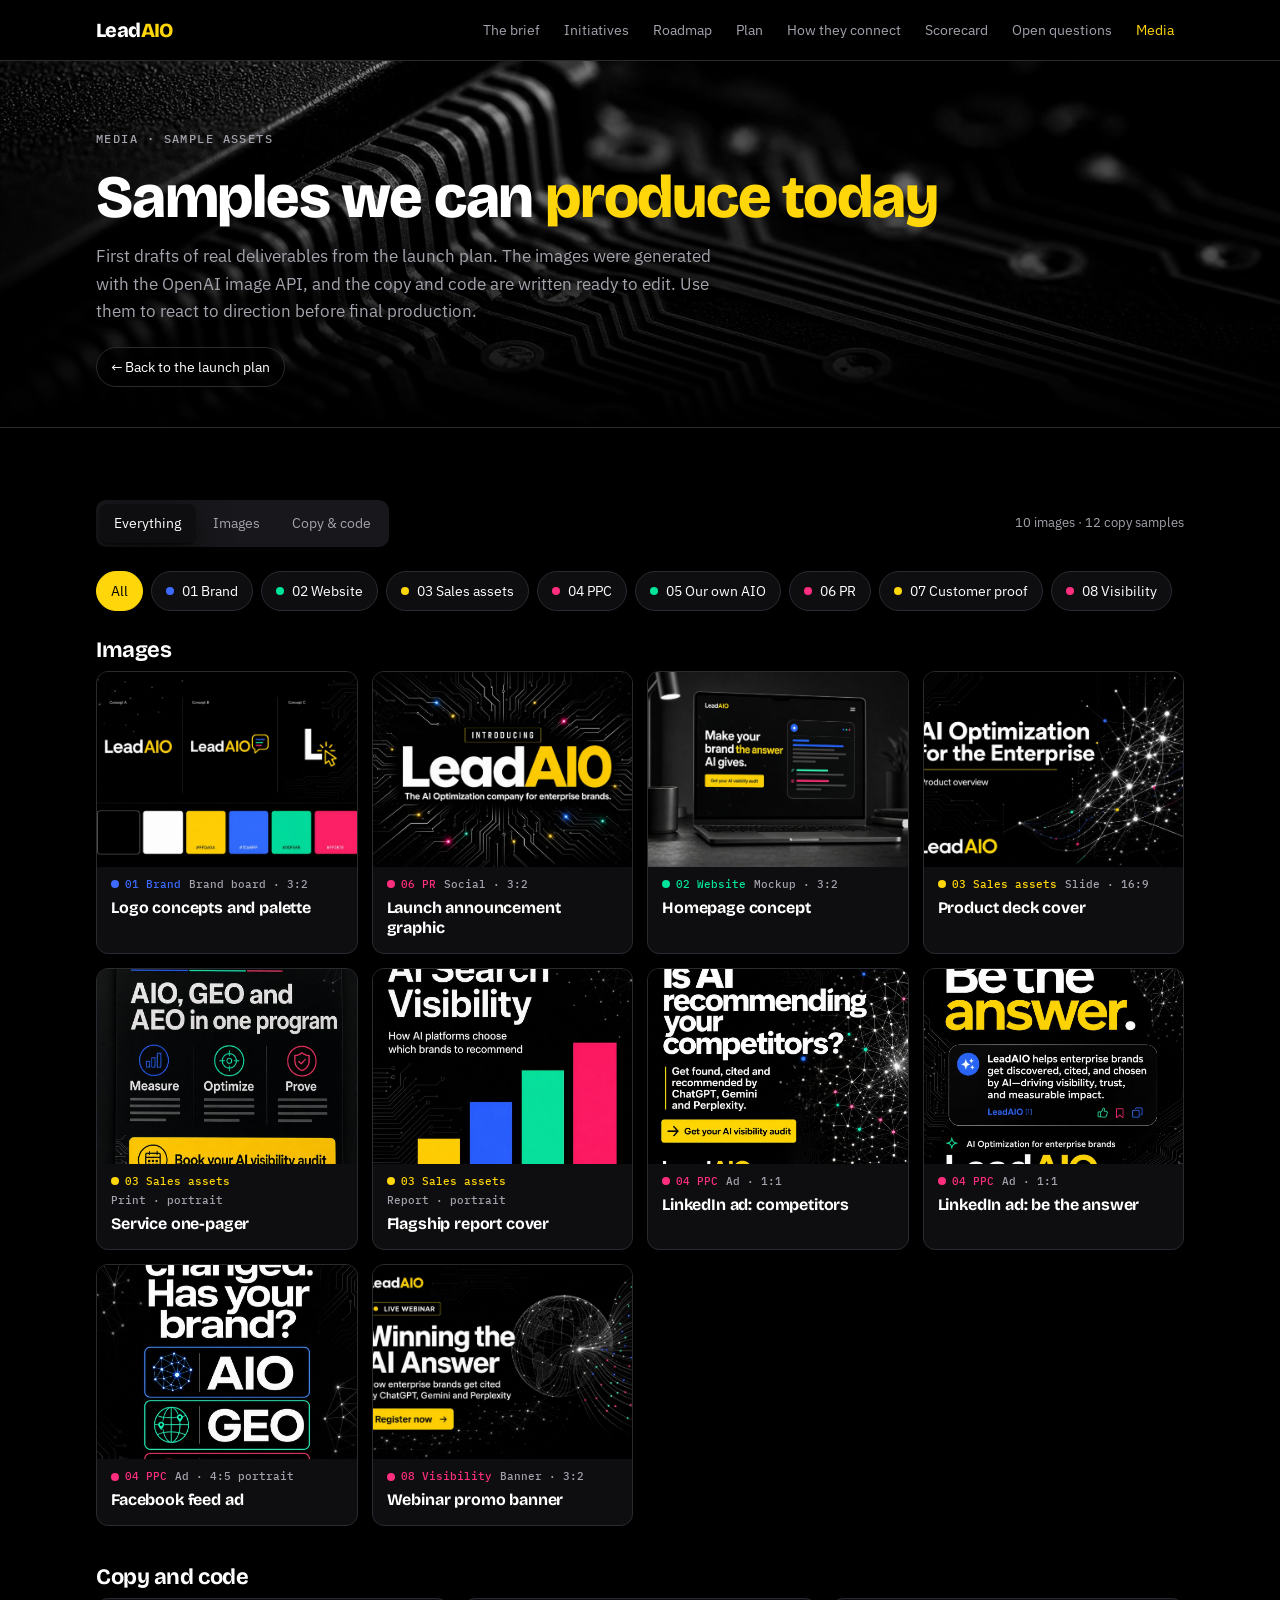
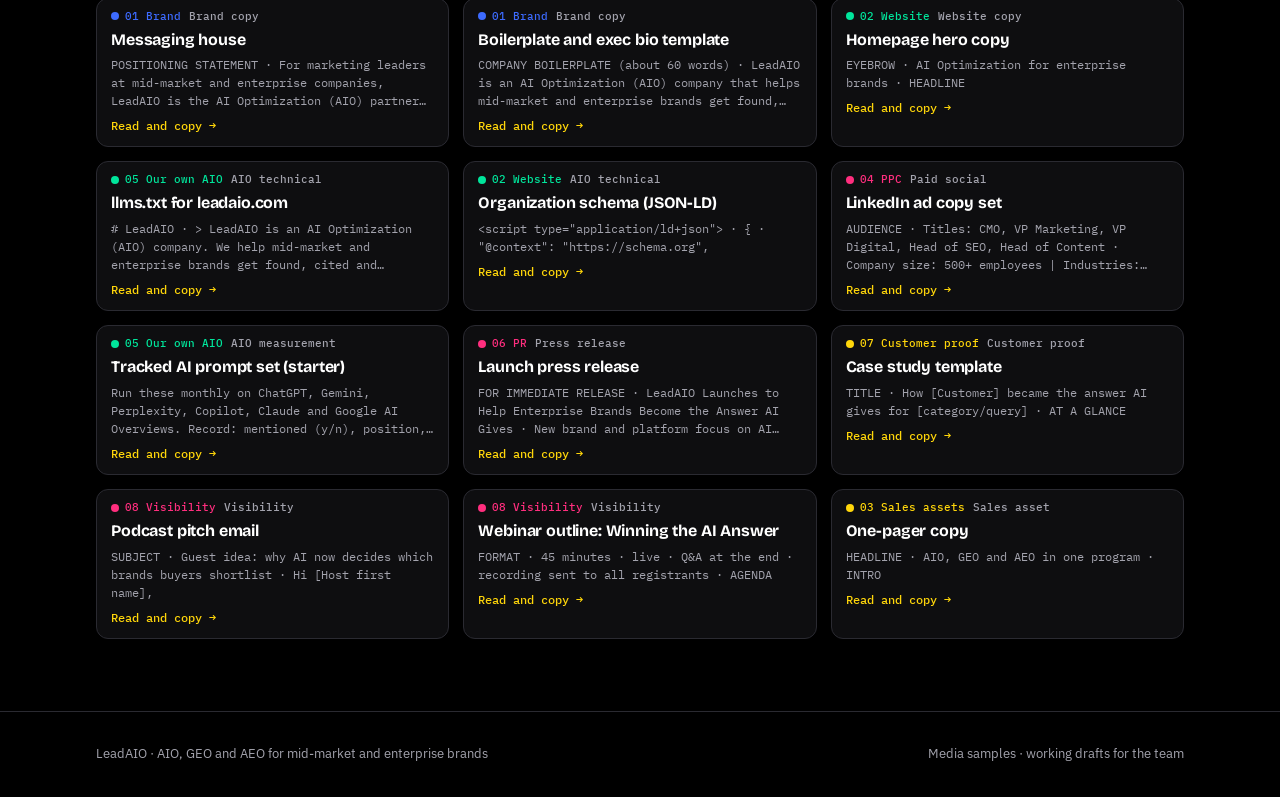
==== media.html @ d4297151 "Move Media to its own page and open pages at the top Media samples now live on media.html, linked la" ====
<!doctype html>
<html lang="en">
<head>
<meta charset="utf-8">
<meta name="viewport" content="width=device-width, initial-scale=1, viewport-fit=cover">
<title>LeadAIO Media Samples</title>
<meta name="claude:viewport-fit-sides" content="cover">
<meta name="description" content="Sample brand, web, sales, ad, PR and visibility assets for the LeadAIO launch.">
<link rel="preconnect" href="https://fonts.googleapis.com">
<link rel="preconnect" href="https://fonts.gstatic.com" crossorigin>
<link rel="stylesheet" href="https://fonts.googleapis.com/css2?family=Bricolage+Grotesque:opsz,wght@12..96,500;12..96,700;12..96,800&family=IBM+Plex+Sans:wght@400;500;600&family=IBM+Plex+Mono:wght@400;500&display=swap">
<link rel="stylesheet" href="styles.css">
<style>
.media-hero{position:relative;padding-block:64px 40px;background:linear-gradient(180deg,rgba(0,0,0,.35),rgba(0,0,0,.85) 75%,#000),url(assets/circuit.jpg) center/cover no-repeat;border-bottom:1px solid var(--line)}
.media-hero h1{font-size:clamp(36px,5.5vw,60px);font-weight:800;margin:14px 0 14px}
.media-hero h1 em{font-style:normal;color:var(--accent)}
.media-hero p{color:var(--muted);font-size:17px;max-width:62ch;text-shadow:0 0 12px #000}
.back{display:inline-flex;gap:6px;align-items:center;margin-top:22px;font-size:14px;color:var(--ink);text-decoration:none;border:1px solid var(--line);border-radius:999px;padding:8px 14px;background:rgba(0,0,0,.5)}
.back:hover{border-color:var(--accent);color:var(--accent)}
#media{border-top:0}
</style>
</head>
<body>

<header class="topbar">
  <div class="wrap">
    <a class="logo" href="index.html">Lead<b>AIO</b></a>
    <nav class="nav" aria-label="Sections">
      <a href="index.html#brief">The brief</a>
      <a href="index.html#initiatives">Initiatives</a>
      <a href="index.html#roadmap">Roadmap</a>
      <a href="index.html#plan">Plan</a>
      <a href="index.html#map">How they connect</a>
      <a href="index.html#scorecard">Scorecard</a>
      <a href="index.html#questions">Open questions</a>
      <a href="media.html" aria-current="page">Media</a>
    </nav>
  </div>
</header>

<main>
  <section class="media-hero">
    <div class="wrap">
      <span class="eyebrow">Media · sample assets</span>
      <h1>Samples we can <em>produce today</em></h1>
      <p>First drafts of real deliverables from the launch plan. The images were generated with the OpenAI image API, and the copy and code are written ready to edit. Use them to react to direction before final production.</p>
      <a class="back" href="index.html">← Back to the launch plan</a>
    </div>
  </section>

  <section class="section" id="media">
    <div class="wrap">
      <div class="toolbar">
        <div class="tabs" role="tablist" aria-label="Asset type" id="mediaKinds"></div>
        <span class="progress" id="mediaCount"></span>
      </div>
      <div id="mediaFilters" class="m-filters" role="group" aria-label="Filter by initiative"></div>
      <div id="mediaImgWrap"><h3 class="sub-h">Images</h3><div class="m-grid" id="mediaImgs"></div></div>
      <div id="mediaTxtWrap" style="margin-top:40px"><h3 class="sub-h">Copy and code</h3><div class="m-docs" id="mediaTxts"></div></div>
    </div>
  </section>

</main>

<footer>
  <div class="wrap">
    <span>LeadAIO · AIO, GEO and AEO for mid-market and enterprise brands</span>
    <span>Media samples · working drafts for the team</span>
  </div>
</footer>

<div class="scrim" id="scrim"></div>
<div class="viewer" id="viewer" role="dialog" aria-modal="true" aria-label="Asset preview" aria-hidden="true">
  <button class="x v-x" id="vClose" aria-label="Close">×</button>
  <div class="v-body" id="vBody"></div>
</div>

<script>
/* Always open at the top unless a section link was used */
try { if ('scrollRestoration' in history) history.scrollRestoration = 'manual'; } catch(e) {}
if (!location.hash) { scrollTo(0,0); addEventListener('load', ()=>scrollTo(0,0)); }

const PILLAR_COLOR = {foundation:'var(--p-foundation)', platform:'var(--p-platform)', proof:'var(--p-proof)', reach:'var(--p-reach)'};
const INIT = [
 {id:1, short:'Brand', pillar:'foundation'}, {id:2, short:'Website', pillar:'platform'},
 {id:3, short:'Sales assets', pillar:'proof'}, {id:4, short:'PPC', pillar:'reach'},
 {id:5, short:'Our own AIO', pillar:'platform'}, {id:6, short:'PR', pillar:'reach'},
 {id:7, short:'Customer proof', pillar:'proof'}, {id:8, short:'Visibility', pillar:'reach'}
];
const $ = s => document.querySelector(s);
const byId = id => INIT.find(i => i.id === id);
const pad = n => String(n).padStart(2,'0');
const pc = i => PILLAR_COLOR[i.pillar];
function esc(s){return String(s).replace(/[&<>"]/g,c=>({'&':'&amp;','<':'&lt;','>':'&gt;','"':'&quot;'}[c]))}

/* ---------- Media: generated sample assets ---------- */
const MEDIA_IMAGES = [
 {f:'logo-concepts', t:'Logo concepts and palette', i:1, fmt:'Brand board · 3:2', d:'Three wordmark directions (clean, answer-bubble, monogram) with the black, white and bold accent palette.'},
 {f:'launch-graphic', t:'Launch announcement graphic', i:6, fmt:'Social · 3:2', d:'"Introducing LeadAIO" for launch day on LinkedIn, the newsroom and email headers.'},
 {f:'website-mockup', t:'Homepage concept', i:2, fmt:'Mockup · 3:2', d:'Homepage hero direction: "Make your brand the answer AI gives." with the audit offer as the main call to action.'},
 {f:'deck-cover', t:'Product deck cover', i:3, fmt:'Slide · 16:9', d:'Title slide for the master product deck, "AI Optimization for the Enterprise".'},
 {f:'one-pager', t:'Service one-pager', i:3, fmt:'Print · portrait', d:'"AIO, GEO and AEO in one program" structured as Measure, Optimize, Prove.'},
 {f:'report-cover', t:'Flagship report cover', i:3, fmt:'Report · portrait', d:'"The State of AI Search Visibility", the research report that doubles as a PR hook.'},
 {f:'linkedin-ad-1', t:'LinkedIn ad: competitors', i:4, fmt:'Ad · 1:1', d:'Pain-led creative: "Is AI recommending your competitors?" with the audit CTA.'},
 {f:'linkedin-ad-2', t:'LinkedIn ad: be the answer', i:4, fmt:'Ad · 1:1', d:'Brand-led creative showing an AI answer card that cites LeadAIO.'},
 {f:'facebook-ad', t:'Facebook feed ad', i:4, fmt:'Ad · 4:5 portrait', d:'"Search changed. Has your brand?" introducing AIO, GEO and AEO with a demo CTA.'},
 {f:'webinar', t:'Webinar promo banner', i:8, fmt:'Banner · 3:2', d:'"Winning the AI Answer" webinar for registration pages, email and social.'}
];

const MEDIA_TEXT = [
 {t:'Messaging house', i:1, kind:'Brand copy', body:
`POSITIONING STATEMENT
For marketing leaders at mid-market and enterprise companies, LeadAIO is the AI Optimization (AIO) partner that makes your brand visible, accurate and recommended wherever AI answers buyer questions. Unlike traditional SEO agencies, we measure and improve how ChatGPT, Gemini, Perplexity, Copilot, Claude and Google AI Overviews describe and cite your brand.

TAGLINE OPTIONS
1. Be the answer.
2. Make your brand the answer AI gives.
3. Found. Cited. Recommended.

MESSAGE PILLARS
1. Measure: See exactly how AI platforms describe you, your competitors and your category today.
2. Optimize: Fix the entity data, content and citations AI models rely on (AIO, GEO, AEO).
3. Prove: Track AI share of voice and tie it to pipeline, month after month.

PERSONA HOOKS
CMO: "Your buyers ask AI before they ask sales. Make sure it recommends you."
VP Digital: "One program for search engines and answer engines."
Head of SEO/Content: "Turn your content into the source AI models cite."`},
 {t:'Boilerplate and exec bio template', i:1, kind:'Brand copy', body:
`COMPANY BOILERPLATE (about 60 words)
LeadAIO is an AI Optimization (AIO) company that helps mid-market and enterprise brands get found, cited and recommended by AI platforms including ChatGPT, Gemini, Perplexity, Copilot, Claude and Google AI Overviews. Its services span AI Optimization, Generative Engine Optimization (GEO) and Answer Engine Optimization (AEO), backed by measurement of AI share of voice. Learn more at leadaio.com.

EXECUTIVE BIO TEMPLATE (about 80 words)
[Full name] is [title] at LeadAIO, where [he/she/they] leads [area of responsibility]. [First name] has [number] years of experience in [search, digital marketing, data, etc.], including [notable previous role or company]. [He/She/They] advises enterprise marketing teams on how AI platforms choose which brands to recommend, and speaks on [topic]. [First name] is based in [city].

SHORT BIO (for speaker cards)
[Full name], [title], LeadAIO. Helps enterprise brands become the answer AI gives.`},
 {t:'Homepage hero copy', i:2, kind:'Website copy', body:
`EYEBROW
AI Optimization for enterprise brands

HEADLINE
Make your brand the answer AI gives.

SUBHEAD
Buyers now ask ChatGPT, Gemini and Perplexity before they ever visit your site. LeadAIO measures how AI describes your brand and optimizes what it says, so you get found, cited and recommended.

PRIMARY CTA
Get your AI visibility audit

SECONDARY CTA
See how it works

PROOF STRIP
Trusted by marketing teams at [logo] [logo] [logo] [logo]

THREE-UP
Measure: AI share of voice across every major platform.
Optimize: AIO, GEO and AEO in one program.
Prove: Monthly reporting tied to pipeline.`},
 {t:'llms.txt for leadaio.com', i:5, kind:'AIO technical', body:
`# LeadAIO

> LeadAIO is an AI Optimization (AIO) company. We help mid-market and enterprise brands get found, cited and recommended by AI platforms including ChatGPT, Gemini, Perplexity, Copilot, Claude and Google AI Overviews.

## Services
- [AI Optimization (AIO)](https://leadaio.com/aio): Program to improve brand visibility and accuracy across AI platforms
- [Generative Engine Optimization (GEO)](https://leadaio.com/geo): Getting cited inside AI-generated answers
- [Answer Engine Optimization (AEO)](https://leadaio.com/aeo): Winning direct answers, AI Overviews and featured snippets
- [AI Visibility Audit](https://leadaio.com/audit): Baseline of how AI platforms describe your brand

## Resources
- [What is AIO? The definitive guide](https://leadaio.com/guides/what-is-aio)
- [AIO vs GEO vs AEO](https://leadaio.com/guides/aio-geo-aeo)
- [Case studies](https://leadaio.com/customers)

## Company
- [About LeadAIO](https://leadaio.com/about)
- [Newsroom](https://leadaio.com/news)
- [Contact](https://leadaio.com/contact)`},
 {t:'Organization schema (JSON-LD)', i:2, kind:'AIO technical', body:
`<script type="application/ld+json">
{
  "@context": "https://schema.org",
  "@type": "Organization",
  "name": "LeadAIO",
  "url": "https://leadaio.com",
  "logo": "https://leadaio.com/logo.png",
  "description": "LeadAIO is an AI Optimization (AIO) company helping mid-market and enterprise brands get found, cited and recommended by AI platforms.",
  "knowsAbout": ["AI Optimization", "Generative Engine Optimization", "Answer Engine Optimization", "AI search visibility"],
  "sameAs": [
    "https://www.linkedin.com/company/[leadaio]",
    "https://www.crunchbase.com/organization/[leadaio]",
    "https://www.g2.com/products/[leadaio]"
  ],
  "makesOffer": [
    {"@type": "Offer", "itemOffered": {"@type": "Service", "name": "AI Optimization (AIO)"}},
    {"@type": "Offer", "itemOffered": {"@type": "Service", "name": "Generative Engine Optimization (GEO)"}},
    {"@type": "Offer", "itemOffered": {"@type": "Service", "name": "Answer Engine Optimization (AEO)"}}
  ]
}
<\/script>`},
 {t:'LinkedIn ad copy set', i:4, kind:'Paid social', body:
`AUDIENCE
Titles: CMO, VP Marketing, VP Digital, Head of SEO, Head of Content
Company size: 500+ employees | Industries: [priority verticals]

VARIANT A: PAIN
Intro: Your buyers are asking AI which vendor to choose. Do you know what it tells them?
Headline: Is AI recommending your competitors?
CTA: Get your AI visibility audit

VARIANT B: ASPIRATION
Intro: Search changed. ChatGPT, Gemini and Perplexity now shape enterprise shortlists. LeadAIO makes your brand the answer they give.
Headline: Be the answer.
CTA: Learn more

VARIANT C: EDUCATION
Intro: AIO, GEO and AEO explained in 5 minutes, plus a checklist to see where your brand stands.
Headline: The enterprise guide to AI Optimization
CTA: Download

TEST PLAN
Weeks 1-2: A vs B vs C at equal budget per segment. Week 3: move 70% to the winner, test two new hooks.`},
 {t:'Tracked AI prompt set (starter)', i:5, kind:'AIO measurement', body:
`Run these monthly on ChatGPT, Gemini, Perplexity, Copilot, Claude and Google AI Overviews. Record: mentioned (y/n), position, cited URL, sentiment.

CATEGORY
1. What is AI Optimization (AIO)?
2. What is the difference between AIO, GEO and AEO?
3. Who are the leading AI Optimization companies?
4. Best GEO agencies for enterprise brands
5. Best AEO services for B2B companies

BUYER INTENT
6. How do I get my brand recommended by ChatGPT?
7. How can my company appear in Google AI Overviews?
8. How do I measure my brand's visibility in AI search?
9. Should we hire an SEO agency or an AI Optimization company?
10. What does an AI visibility audit include?

COMPARISON
11. LeadAIO vs [competitor]
12. Alternatives to [competitor] for AI search optimization
13. Is LeadAIO a good AI Optimization company?

INDUSTRY (repeat per priority vertical)
14. How should [industry] brands optimize for AI search?
15. Which companies help [industry] brands get cited by AI?`},
 {t:'Launch press release', i:6, kind:'Press release', body:
`FOR IMMEDIATE RELEASE

LeadAIO Launches to Help Enterprise Brands Become the Answer AI Gives

New brand and platform focus on AI Optimization (AIO), Generative Engine Optimization (GEO) and Answer Engine Optimization (AEO) for mid-market and enterprise companies

[CITY], [DATE] — LeadAIO today announced its launch as an AI Optimization company built for mid-market and enterprise brands. As buyers increasingly turn to ChatGPT, Gemini, Perplexity, Copilot, Claude and Google AI Overviews for research and recommendations, LeadAIO helps companies measure and improve how AI platforms describe, cite and recommend them.

"[Quote from CEO on why AI answers now shape enterprise buying decisions and why LeadAIO exists]," said [Name], [Title] of LeadAIO.

LeadAIO's program combines three disciplines:
• AI Optimization (AIO): improving brand visibility and accuracy across AI platforms
• Generative Engine Optimization (GEO): earning citations inside AI-generated answers
• Answer Engine Optimization (AEO): winning direct answers and AI Overviews

[Optional: customer quote with a measured result, pending approval.]

Companies can request an AI visibility audit at leadaio.com/audit.

About LeadAIO
[Boilerplate]

Media contact
[Name] · [email] · [phone]`},
 {t:'Case study template', i:7, kind:'Customer proof', body:
`TITLE
How [Customer] became the answer AI gives for [category/query]

AT A GLANCE
Customer: [name] · Industry: [industry] · Size: [employees/revenue band]
Services: [AIO / GEO / AEO]
Headline result: [metric, e.g. AI share of voice from X% to Y% in Z months]

THE CHALLENGE (80-120 words)
What AI platforms said about them before. Which competitors were recommended instead. Why it mattered to pipeline.

THE APPROACH (120-180 words)
1. Baseline: AI visibility audit across [platforms] on [N] tracked prompts.
2. Optimize: entity fixes, answer-ready content, citations earned.
3. Measure: monthly AI share-of-voice reporting.

THE RESULTS
• [Metric 1, before → after]
• [Metric 2, before → after]
• [Business impact: pipeline, demos, deal velocity]

CUSTOMER QUOTE
"[Quote]" — [Name], [Title], [Customer]

APPROVALS CHECKLIST
☐ Customer marketing sign-off ☐ Legal sign-off ☐ Logo usage approved ☐ Numbers verified`},
 {t:'Podcast pitch email', i:8, kind:'Visibility', body:
`SUBJECT
Guest idea: why AI now decides which brands buyers shortlist

Hi [Host first name],

I enjoyed your recent episode on [episode topic], especially [specific point].

Your listeners are [audience]. More of them are asking ChatGPT, Gemini and Perplexity which vendors to consider, and most brands have no idea what those answers say about them.

[Speaker name], [title] at LeadAIO, could walk your audience through:
• How AI platforms choose which brands to recommend
• The difference between AIO, GEO and AEO, without the jargon
• Three things any marketing team can check this week

[He/She/They] can share fresh examples from our tracked prompt research.

Would a 30-minute conversation in [month] work? Speaker one-sheet attached.

Thanks,
[Your name]
[Title], LeadAIO`},
 {t:'Webinar outline: Winning the AI Answer', i:8, kind:'Visibility', body:
`FORMAT
45 minutes · live · Q&A at the end · recording sent to all registrants

AGENDA
00-05  Welcome and why this matters now
05-15  How AI platforms choose sources: what we see across our tracked prompts
15-25  AIO, GEO and AEO: what each fixes and where to start
25-35  Live teardown: one brand's AI visibility, before and after (with permission)
35-45  Q&A

OFFER
Free AI visibility audit for attendees (book within 14 days)

PROMOTION
3 emails (−14, −7, −1 days) · LinkedIn posts from speakers · paid LinkedIn to ICP · partner co-promotion`},
 {t:'One-pager copy', i:3, kind:'Sales asset', body:
`HEADLINE
AIO, GEO and AEO in one program

INTRO
AI platforms now shape how enterprise buyers research and shortlist vendors. LeadAIO makes sure they find, cite and recommend you.

MEASURE
Baseline audit across ChatGPT, Gemini, Perplexity, Copilot, Claude and Google AI Overviews. Competitor comparison. Tracked prompt set built around your buyers.

OPTIMIZE
Entity and knowledge-graph fixes. Answer-ready content. Schema and technical AIO. Citation and review strategy.

PROVE
Monthly AI share-of-voice reporting, tied to traffic, demos and pipeline.

WHO IT'S FOR
Marketing, digital and SEO leaders at mid-market and enterprise companies.

CTA
Book your AI visibility audit · leadaio.com/audit`}
];

let mediaFilter = 0, mediaKind = 'all';
function renderMedia(){
  const inits = [...new Set([...MEDIA_IMAGES, ...MEDIA_TEXT].map(m=>m.i))].sort((a,b)=>a-b);
  $('#mediaFilters').innerHTML = `<button class="filter" type="button" aria-pressed="${mediaFilter===0}" data-mf="0">All</button>` +
    inits.map(id=>{ const it=byId(id); return `<button class="filter" type="button" aria-pressed="${mediaFilter===id}" data-mf="${id}"><span class="dot" style="background:${pc(it)}"></span>${pad(id)} ${esc(it.short)}</button>`; }).join('');
  $('#mediaKinds').innerHTML = [['all','Everything'],['img','Images'],['txt','Copy & code']].map(([k,n])=>`<button class="tab" role="tab" type="button" aria-selected="${mediaKind===k}" data-mk="${k}">${n}</button>`).join('');
  const ok = m => !mediaFilter || m.i === mediaFilter;
  const imgs = mediaKind==='txt' ? [] : MEDIA_IMAGES.filter(ok);
  const txts = mediaKind==='img' ? [] : MEDIA_TEXT.filter(ok);
  const tag = id => { const it=byId(id); return `<span class="m-tag" style="--pc:${pc(it)}"><span class="dot" style="background:${pc(it)}"></span>${pad(id)} ${esc(it.short)}</span>`; };
  $('#mediaImgs').innerHTML = imgs.map(m=>`<button class="m-card" type="button" data-img="${m.f}">
      <span class="m-thumb"><img src="assets/media/${m.f}.jpg" alt="${esc(m.t)}" loading="lazy"></span>
      <span class="m-meta">${tag(m.i)}<span class="m-fmt">${esc(m.fmt)}</span></span>
      <span class="m-title">${esc(m.t)}</span></button>`).join('');
  $('#mediaTxts').innerHTML = txts.map((m,k)=>`<button class="m-doc" type="button" data-txt="${MEDIA_TEXT.indexOf(m)}">
      <span class="m-meta">${tag(m.i)}<span class="m-fmt">${esc(m.kind)}</span></span>
      <span class="m-title">${esc(m.t)}</span>
      <span class="m-snip">${esc(m.body.split('\n').filter(Boolean).slice(0,3).join(' · '))}</span>
      <span class="m-open">Read and copy →</span></button>`).join('');
  $('#mediaImgWrap').hidden = !imgs.length; $('#mediaTxtWrap').hidden = !txts.length;
  $('#mediaCount').textContent = `${imgs.length} image${imgs.length===1?"":"s"} · ${txts.length} copy sample${txts.length===1?"":"s"}`;
}
$('#mediaFilters').addEventListener('click', e=>{ const b=e.target.closest('[data-mf]'); if(b){ mediaFilter=+b.dataset.mf; renderMedia(); } });
$('#mediaKinds').addEventListener('click', e=>{ const b=e.target.closest('[data-mk]'); if(b){ mediaKind=b.dataset.mk; renderMedia(); } });
renderMedia();

/* Viewer modal for media */
let viewerOpen = false, viewerFocus = null;
function openViewer(html){
  viewerFocus = document.activeElement;
  $('#vBody').innerHTML = html; $('#viewer').classList.add('show'); $('#viewer').setAttribute('aria-hidden','false');
  $('#scrim').classList.add('show'); document.body.style.overflow='hidden'; viewerOpen = true; $('#vClose').focus();
}
function closeViewer(){
  if (!viewerOpen) return; viewerOpen = false;
  $('#viewer').classList.remove('show'); $('#viewer').setAttribute('aria-hidden','true');
  $('#scrim').classList.remove('show'); document.body.style.overflow='';
  if (viewerFocus && viewerFocus.focus) viewerFocus.focus();
}
$('#mediaImgs').addEventListener('click', e=>{
  const b=e.target.closest('[data-img]'); if(!b) return; const m=MEDIA_IMAGES.find(x=>x.f===b.dataset.img), it=byId(m.i);
  openViewer(`<img class="v-img" src="assets/media/${m.f}.jpg" alt="${esc(m.t)}"><div class="v-cap"><div><span class="tag" style="color:${pc(it)}">${pad(it.id)} · ${esc(it.short)} · ${esc(m.fmt)}</span><h3>${esc(m.t)}</h3><p>${esc(m.d)}</p></div><p class="v-note">Sample generated with the OpenAI image API for review. Final assets get produced from the approved brand files.</p></div>`);
});
$('#mediaTxts').addEventListener('click', e=>{
  const b=e.target.closest('[data-txt]'); if(!b) return; const m=MEDIA_TEXT[+b.dataset.txt], it=byId(m.i);
  openViewer(`<div class="v-cap"><div><span class="tag" style="color:${pc(it)}">${pad(it.id)} · ${esc(it.short)} · ${esc(m.kind)}</span><h3>${esc(m.t)}</h3></div><button class="mini" type="button" id="vCopy">Copy text</button></div><pre class="v-pre" id="vPre">${esc(m.body)}</pre><p class="v-note">Draft sample. Items in [brackets] need real details before use.</p>`);
});
$('#vBody').addEventListener('click', e=>{
  if (e.target.id !== 'vCopy') return;
  const txt = $('#vPre').textContent, btn = e.target;
  const ok = ()=>{ btn.textContent='Copied'; setTimeout(()=>btn.textContent='Copy text',1600); };
  const fallback = ()=>{ const r=document.createRange(); r.selectNodeContents($('#vPre')); const s=getSelection(); s.removeAllRanges(); s.addRange(r); btn.textContent='Selected. Press Ctrl/Cmd+C'; };
  try { navigator.clipboard.writeText(txt).then(ok, fallback); } catch(err){ fallback(); }
});
$('#vClose').addEventListener('click', closeViewer);
document.addEventListener('keydown', e=>{ if (viewerOpen && e.key==='Escape'){ e.stopImmediatePropagation(); closeViewer(); } }, true);


$('#scrim').addEventListener('click', closeViewer);
const hm = /^#i([1-8])$/.exec(location.hash);
if (hm) { mediaFilter = +hm[1]; renderMedia(); }
</script>
</body>
</html>
---- styles.css ----
/* Layout: a single reading column (max 1120px) of full-width bands; the hero pairs the thesis with a mock AI answer that cites LeadAIO. */
:root{
  /* Single black theme with bold, saturated pillar colors */
  --bg:#000000; --surface:#0E0E10; --sunk:#18181C; --ink:#FFFFFF; --muted:#A3A3AD; --line:#2A2A31;
  --accent:#FFD60A; --accent-ink:#000000; --accent-soft:#3A3000;
  --cite:#FFD60A; --cite-soft:#2E2600;
  --p-foundation:#3D6BFF; --p-platform:#00E59B; --p-proof:#FFD60A; --p-reach:#FF2E7E;
  --shadow:0 1px 2px rgba(0,0,0,.6),0 12px 32px rgba(0,0,0,.6);
  --f-display:"Bricolage Grotesque","Avenir Next","Segoe UI",system-ui,sans-serif;
  --f-body:"IBM Plex Sans","Segoe UI",system-ui,-apple-system,sans-serif;
  --f-mono:"IBM Plex Mono",ui-monospace,SFMono-Regular,Menlo,Consolas,monospace;
  color-scheme:dark;
}

*,*::before,*::after{box-sizing:border-box}
html{scroll-behavior:smooth;scroll-padding-top:72px}
@media (prefers-reduced-motion: reduce){html{scroll-behavior:auto}*{transition:none!important;animation:none!important}}
body{margin:0;background:var(--bg);color:var(--ink);font:400 16px/1.6 var(--f-body);-webkit-font-smoothing:antialiased}
h1,h2,h3{font-family:var(--f-display);line-height:1.08;margin:0;text-wrap:balance;letter-spacing:-.02em}
p{margin:0}
a{color:var(--accent)}
button{font:inherit;color:inherit}
:focus-visible{outline:2px solid var(--accent);outline-offset:3px;border-radius:4px}
.wrap{max-width:1120px;margin:0 auto;padding-left:max(16px,env(safe-area-inset-left,0px));padding-right:max(16px,env(safe-area-inset-right,0px))}
.eyebrow{font:500 12px/1 var(--f-mono);letter-spacing:.12em;text-transform:uppercase;color:var(--muted)}
.section{padding-block:72px;border-top:1px solid var(--line)}
.section-head{display:grid;gap:12px;max-width:68ch;margin-bottom:36px}
.section-head h2{font-size:clamp(28px,4vw,40px);font-weight:700}
.section-head p{color:var(--muted)}

/* Top bar */
body::before{content:"";position:fixed;inset:0 0 auto;height:env(safe-area-inset-top,0px);z-index:30;background:var(--bg)}
.topbar{position:sticky;top:env(safe-area-inset-top,0px);z-index:20;background:color-mix(in srgb,var(--bg) 88%,transparent);backdrop-filter:blur(10px);border-bottom:1px solid var(--line)}
.topbar .wrap{display:flex;align-items:center;gap:20px;height:60px}
.logo{font:800 20px/1 var(--f-display);letter-spacing:-.03em;color:var(--ink);text-decoration:none;display:flex;align-items:center;gap:0;flex:none}
.logo b{color:var(--p-proof);font-weight:800}
.logo-mark{width:22px;height:22px;border-radius:6px;background:var(--p-foundation);display:grid;place-items:center;color:var(--accent-ink);font:700 11px/1 var(--f-mono)}
.nav{display:flex;gap:4px;overflow-x:auto;scrollbar-width:none;margin-left:auto}
.nav::-webkit-scrollbar{display:none}
.nav a{font-size:14px;color:var(--muted);text-decoration:none;padding:6px 10px;border-radius:6px;white-space:nowrap}
.nav a:hover{color:var(--ink);background:var(--sunk)}

/* Hero */
/* Black-and-white tech imagery, drawn in canvas */
#bgfx{position:fixed;inset:0;width:100%;height:100%;z-index:0;pointer-events:none;-webkit-mask-image:radial-gradient(ellipse 70% 60% at 50% 45%,rgba(0,0,0,.25),#000 80%);mask-image:radial-gradient(ellipse 70% 60% at 50% 45%,rgba(0,0,0,.25),#000 80%)}
main,footer{position:relative;z-index:1}
.hero{position:relative;overflow:hidden}
.hero>.wrap{position:relative;z-index:1}
#netfx{position:absolute;inset:0;width:100%;height:100%;z-index:0;pointer-events:none;-webkit-mask-image:linear-gradient(90deg,rgba(0,0,0,.35),#000 55%);mask-image:linear-gradient(90deg,rgba(0,0,0,.35),#000 55%)}
#brief{position:relative;overflow:hidden}
#brief>.wrap{position:relative;z-index:1}
#globefx{position:absolute;z-index:0;pointer-events:none;width:min(620px,90vw);height:min(620px,90vw);left:-120px;top:50%;transform:translateY(-50%);opacity:.55}
.section:nth-of-type(odd){background-image:radial-gradient(rgba(255,255,255,.07) 1px,transparent 1.2px);background-size:22px 22px}
/* AI-generated black-and-white photography (assets/) */
.hero{background:linear-gradient(90deg,#000 22%,rgba(0,0,0,.6) 55%,rgba(0,0,0,.25)),url(assets/hero.jpg) right center/cover no-repeat}
#brief{background:linear-gradient(270deg,#000 28%,rgba(0,0,0,.5) 65%,rgba(0,0,0,.35)),url(assets/globe.jpg) 30% center/cover no-repeat}
#roadmap{background:linear-gradient(180deg,rgba(0,0,0,.45),rgba(0,0,0,.88) 420px,#000 640px),url(assets/circuit.jpg) center top/100% auto no-repeat}
#scorecard{background:linear-gradient(180deg,rgba(0,0,0,.55),rgba(0,0,0,.9) 70%),url(assets/server.jpg) center/cover no-repeat}
@media (max-width:960px){
  .hero{background:linear-gradient(rgba(0,0,0,.72),rgba(0,0,0,.88)),url(assets/hero.jpg) center/cover no-repeat}
  #brief{background:linear-gradient(rgba(0,0,0,.6),rgba(0,0,0,.9)),url(assets/globe.jpg) 70% top/auto 480px no-repeat}
  #roadmap{background:linear-gradient(180deg,rgba(0,0,0,.5),#000 380px),url(assets/circuit.jpg) center top/auto 420px no-repeat}
}
.hero h1,.hero .lede,.section-head,.quote{text-shadow:0 0 18px #000,0 0 4px #000}
.hero{padding-block:56px 72px}
.hero .wrap{display:grid;grid-template-columns:minmax(0,1.05fr) minmax(0,1fr);gap:48px;align-items:center}
.hero h1{font-size:clamp(38px,6vw,68px);font-weight:800;margin:16px 0 20px}
.hero h1 em{font-style:normal;color:var(--accent)}
.hero .lede{font-size:18px;color:var(--muted);max-width:52ch}
.hero-meta{display:flex;flex-wrap:wrap;gap:8px;margin-top:28px}
.chip{display:inline-flex;align-items:center;gap:6px;font:500 13px/1 var(--f-body);padding:8px 12px;border-radius:999px;border:1px solid var(--line);background:var(--surface);color:var(--ink)}
.dot{width:8px;height:8px;border-radius:50%;flex:none}

/* Answer engine mock */
.engine{background:var(--surface);border:1px solid var(--line);border-radius:14px;box-shadow:var(--shadow);overflow:hidden}
.engine-top{display:flex;align-items:center;justify-content:space-between;gap:8px;padding:12px 16px;border-bottom:1px solid var(--line);font:500 12px/1 var(--f-mono);color:var(--muted)}
.engine-top .live{display:flex;align-items:center;gap:8px}
.engine-top .live .dot{background:var(--p-platform)}
.queries{display:flex;gap:6px;padding:12px 16px 0;flex-wrap:wrap}
.q{border:1px solid var(--line);background:var(--sunk);border-radius:999px;padding:6px 12px;font-size:13px;cursor:pointer;color:var(--muted)}
.q[aria-pressed="true"]{background:var(--accent);border-color:var(--accent);color:var(--accent-ink)}
.prompt{margin:14px 16px 0;padding:12px 14px;border-radius:10px;background:var(--sunk);font-weight:500;display:flex;gap:10px}
.prompt span:first-child{font:500 12px/1.9 var(--f-mono);color:var(--muted)}
.answer{padding:16px 18px 6px;min-height:200px;font-size:15px}
.answer p+p{margin-top:10px}
.cite{display:inline-grid;place-items:center;min-width:18px;height:18px;padding:0 4px;margin:0 2px;border-radius:4px;background:var(--cite-soft);color:var(--cite);font:500 11px/1 var(--f-mono);vertical-align:2px}
.brand{font-weight:700;color:var(--accent)}
.caret{display:inline-block;width:8px;height:1em;background:var(--accent);vertical-align:-2px;animation:blink 1s steps(1) infinite}
@keyframes blink{50%{opacity:0}}
.sources{display:grid;gap:6px;padding:10px 18px 14px}
.src{display:flex;gap:10px;align-items:baseline;font-size:13px;color:var(--muted)}
.src .cite{flex:none}
.engine-foot{display:flex;flex-wrap:wrap;align-items:center;gap:8px;padding:12px 16px;border-top:1px solid var(--line);background:var(--sunk);font-size:13px;color:var(--muted)}
.mini{font:500 12px/1 var(--f-mono);border:1px solid var(--line);background:var(--surface);border-radius:6px;padding:5px 8px;cursor:pointer;color:var(--ink)}
.mini:hover{border-color:var(--accent);color:var(--accent)}

/* Brief / quote */
.brief{display:grid;grid-template-columns:minmax(0,1.3fr) minmax(0,1fr);gap:40px;align-items:start}
.quote{font:600 clamp(22px,2.8vw,30px)/1.3 var(--f-display);letter-spacing:-.01em;margin:0;text-wrap:balance}
.quote-by{margin-top:16px;color:var(--muted);font-size:14px}
.terms{display:grid;gap:12px}
.term{background:var(--surface);border:1px solid var(--line);border-radius:12px;padding:16px 18px;display:grid;gap:4px}
.term h3{font-size:18px;display:flex;align-items:baseline;gap:10px}
.term h3 small{font:500 12px/1 var(--f-mono);color:var(--muted);letter-spacing:.04em}
.term p{color:var(--muted);font-size:14px}

/* Pillars + initiatives */
.toolbar{display:flex;flex-wrap:wrap;gap:8px;align-items:center;margin-bottom:24px}
.filter{border:1px solid var(--line);background:var(--surface);border-radius:999px;padding:8px 14px;font-size:14px;cursor:pointer;display:inline-flex;align-items:center;gap:8px}
.filter[aria-pressed="true"]{border-color:var(--accent);background:var(--accent);color:var(--accent-ink)}
.progress{margin-left:auto;display:flex;align-items:center;gap:10px;font-size:13px;color:var(--muted)}
.bar{width:120px;height:6px;border-radius:99px;background:var(--sunk);overflow:hidden}
.bar i{display:block;height:100%;background:var(--accent);width:0;transition:width .3s}
.grid{display:grid;grid-template-columns:repeat(4,minmax(0,1fr));gap:14px}
.card{position:relative;text-align:left;background:var(--surface);border:1px solid var(--line);border-radius:12px;padding:18px;cursor:pointer;display:grid;grid-template-rows:auto auto 1fr auto;gap:10px;transition:transform .15s,border-color .15s,opacity .2s}
.card{border-top:4px solid var(--pc)}
.card:hover{transform:translateY(-2px);border-color:var(--pc);background:color-mix(in srgb,var(--pc) 10%,var(--surface))}
.card.dim{opacity:.28}
.card-top{display:flex;justify-content:space-between;align-items:center}
.num{font:500 13px/1 var(--f-mono);color:var(--pc)}
.tag{font:500 11px/1 var(--f-mono);letter-spacing:.08em;text-transform:uppercase;color:var(--pc)}
.card h3{font-size:20px;font-weight:700}
.card p{font-size:14px;color:var(--muted)}
.card-foot{display:flex;justify-content:space-between;align-items:center;font:500 12px/1 var(--f-mono);color:var(--muted);padding-top:10px;border-top:1px dashed var(--line)}
.card-foot .open{color:var(--ink)}

/* Roadmap */
.gantt-scroll{overflow-x:auto;border:1px solid var(--line);border-radius:12px;background:var(--surface)}
.gantt{min-width:760px;display:grid;grid-template-columns:200px repeat(16,minmax(0,1fr));position:relative}
.g-phase{grid-row:1;padding:12px 10px;font:500 12px/1.2 var(--f-mono);letter-spacing:.06em;text-transform:uppercase;color:var(--muted);border-bottom:1px solid var(--line);border-left:1px solid var(--line)}
.g-phase b{display:block;color:var(--ink);font:700 15px/1.2 var(--f-display);letter-spacing:-.01em;text-transform:none;margin-top:4px}
.g-wk{grid-row:2;font:400 11px/1 var(--f-mono);color:var(--muted);text-align:center;padding:8px 0;border-bottom:1px solid var(--line);font-variant-numeric:tabular-nums}
.g-label{padding:10px 12px;font-size:14px;font-weight:500;border-bottom:1px solid var(--line);display:flex;gap:8px;align-items:center;background:none;border-left:0;border-right:0;border-top:0;text-align:left;cursor:pointer}
.g-label span{font:500 12px/1 var(--f-mono);color:var(--pc)}
.g-cell{border-bottom:1px solid var(--line);position:relative}
.g-bar{margin:9px 0;height:24px;border-radius:6px;background:var(--pc);border:0;cursor:pointer;display:flex;align-items:center;padding:0 8px;font:500 11px/1 var(--f-mono);color:var(--bg);white-space:nowrap;overflow:hidden}
.g-bar.ongoing{background:linear-gradient(90deg,var(--pc) 70%,color-mix(in srgb,var(--pc) 15%,transparent))}
.g-launch{position:absolute;top:0;bottom:0;width:2px;background:var(--accent);pointer-events:none}
.g-launch::after{content:"LAUNCH";position:absolute;top:56px;left:6px;font:500 10px/1 var(--f-mono);letter-spacing:.12em;color:var(--accent-ink);background:var(--accent);padding:3px 4px;border-radius:3px}
.note{margin-top:14px;font-size:13px;color:var(--muted)}
.paths{display:grid;grid-template-columns:repeat(3,minmax(0,1fr));gap:14px;margin-top:28px}
.path{background:var(--surface);border:1px solid var(--line);border-radius:12px;padding:16px 18px;display:grid;gap:6px;align-content:start}
.path h3{font-size:17px}
.path p{font-size:14px;color:var(--muted)}

/* Implementation plan */
.tabs{display:flex;gap:4px;padding:4px;background:var(--sunk);border-radius:10px;flex-wrap:wrap}
.tab{border:0;background:none;border-radius:7px;padding:8px 14px;font-size:14px;cursor:pointer;color:var(--muted);text-align:left}
.tab small{display:block;font:500 11px/1.2 var(--f-mono);color:var(--muted)}
.tab[aria-selected="true"]{background:var(--surface);color:var(--ink);box-shadow:var(--shadow)}
.sel{margin-left:auto;display:flex;align-items:center;gap:8px;font-size:13px;color:var(--muted)}
.sel select{font:inherit;color:var(--ink);background:var(--surface);border:1px solid var(--line);border-radius:8px;padding:8px 10px;max-width:100%}
.plan-grid{display:grid;grid-template-columns:minmax(0,1fr) 300px;gap:20px;align-items:start}
.plan-scroll{overflow-x:auto;background:var(--surface);border:1px solid var(--line);border-radius:12px}
.plan-table{width:100%;border-collapse:collapse;font-size:14px;min-width:520px}
.plan-table th{text-align:left;font:500 11px/1 var(--f-mono);letter-spacing:.1em;text-transform:uppercase;color:var(--muted);padding:12px 14px;border-bottom:1px solid var(--line)}
.plan-table td{padding:11px 14px;border-bottom:1px solid var(--line);vertical-align:top}
.plan-table tr:last-child td{border-bottom:0}
.plan-table td:first-child{font:500 13px/1.5 var(--f-mono);white-space:nowrap;color:var(--muted);font-variant-numeric:tabular-nums}
.plan-table td:nth-child(2){white-space:nowrap}
.plan-table .pill{display:inline-flex;align-items:center;gap:6px;border:1px solid var(--line);border-radius:999px;padding:3px 10px;font-size:12px;background:var(--surface);cursor:pointer}
.plan-table .pill.static{cursor:default}
.plan-table .milestone td{background:var(--accent-soft)}
.plan-table .milestone td:last-child{font-weight:600}
.exit{background:var(--surface);border:1px solid var(--line);border-radius:12px;padding:18px;display:grid;gap:12px;font-size:14px}
.exit h3{font-size:18px}
.exit ul{margin:0;padding:0;list-style:none;display:grid;gap:8px}
.exit li{display:flex;gap:10px}
.exit li::before{content:"✓";color:var(--p-platform);font-weight:700;flex:none}
.sub-grid{display:grid;grid-template-columns:minmax(0,1.1fr) minmax(0,1fr);gap:28px;margin-top:48px}
.sub-h{font-size:22px;margin-bottom:8px}
.sub-p{color:var(--muted);font-size:14px;margin-bottom:14px}
.risks{display:grid;gap:10px}
.risk{background:var(--surface);border:1px solid var(--line);border-radius:12px;padding:14px 16px;display:grid;gap:4px;font-size:14px}
.risk b{font-weight:600}
.risk .imp{font:500 12px/1.4 var(--f-mono);color:var(--p-reach)}
.risk p{color:var(--muted)}

/* Media */
.m-filters{display:flex;flex-wrap:wrap;gap:8px;margin-bottom:28px}
.m-grid{display:grid;grid-template-columns:repeat(auto-fill,minmax(230px,1fr));gap:14px}
.m-card,.m-doc{background:var(--surface);border:1px solid var(--line);border-radius:12px;padding:0;text-align:left;cursor:pointer;display:flex;flex-direction:column;overflow:hidden;transition:transform .15s,border-color .15s}
.m-card:hover,.m-doc:hover{transform:translateY(-2px);border-color:var(--accent)}
.m-thumb{display:block;aspect-ratio:4/3;background:#000;overflow:hidden;max-width:100%}
.m-thumb img{width:100%;height:100%;object-fit:cover;display:block;transition:transform .3s}
.m-card:hover .m-thumb img{transform:scale(1.04)}
.m-meta{display:flex;justify-content:space-between;align-items:center;gap:8px;padding:12px 14px 0;flex-wrap:wrap}
.m-tag{display:inline-flex;align-items:center;gap:6px;font:500 11px/1 var(--f-mono);color:var(--pc)}
.m-fmt{font:500 11px/1 var(--f-mono);color:var(--muted)}
.m-title{display:block;padding:8px 14px 14px;font:700 16px/1.3 var(--f-display);letter-spacing:-.01em}
.m-docs{display:grid;grid-template-columns:repeat(auto-fill,minmax(280px,1fr));gap:14px}
.m-doc{padding-bottom:14px}
.m-doc .m-title{padding-bottom:6px}
.m-snip{display:block;padding:0 14px;font:400 12px/1.5 var(--f-mono);color:var(--muted);display:-webkit-box;-webkit-line-clamp:3;-webkit-box-orient:vertical;overflow:hidden}
.m-open{display:block;padding:10px 14px 0;font:500 12px/1 var(--f-mono);color:var(--accent)}
.viewer{position:fixed;z-index:60;left:50%;top:50%;transform:translate(-50%,-48%) scale(.98);width:min(1040px,calc(100% - 32px));max-height:calc(100% - 48px);background:var(--surface);border:1px solid var(--line);border-radius:14px;box-shadow:var(--shadow);opacity:0;visibility:hidden;transition:opacity .2s,transform .2s,visibility 0s linear .2s;display:flex;flex-direction:column}
.viewer.show{opacity:1;visibility:visible;transform:translate(-50%,-50%);transition:opacity .2s,transform .2s}
.v-x{position:absolute;top:10px;right:10px;z-index:2}
.v-body{overflow-y:auto;padding:18px;display:grid;gap:14px}
.v-img{width:100%;max-height:68vh;object-fit:contain;background:#000;border-radius:8px}
.v-cap{display:flex;justify-content:space-between;align-items:flex-start;gap:16px;flex-wrap:wrap;padding-right:40px}
.v-cap h3{font-size:22px;margin:6px 0 4px}
.v-cap p{color:var(--muted);font-size:14px;max-width:60ch}
.v-note{color:var(--muted);font-size:12px}
.v-pre{margin:0;background:var(--sunk);border:1px solid var(--line);border-radius:10px;padding:16px;font:400 13px/1.6 var(--f-mono);white-space:pre-wrap;word-break:break-word;color:var(--ink);max-height:60vh;overflow:auto}

/* Dependency map */
.map-wrap{display:grid;grid-template-columns:minmax(0,1fr) 280px;gap:20px;align-items:start}
.map-scroll{overflow-x:auto;background:var(--surface);border:1px solid var(--line);border-radius:12px}
#mapSvg{display:block;min-width:680px;width:100%;height:auto}
#mapSvg .edge{fill:none;stroke:var(--line);stroke-width:2;transition:stroke .2s,opacity .2s}
#mapSvg .edge.back{stroke-dasharray:5 5}
#mapSvg .edge.on{stroke:var(--accent);stroke-width:2.5}
#mapSvg .edge.off{opacity:.25}
#mapSvg .node{cursor:pointer}
#mapSvg .node rect{fill:var(--surface);stroke:var(--line);stroke-width:1.5;transition:stroke .2s,opacity .2s}
#mapSvg .node.on rect{stroke:var(--accent);stroke-width:2.5}
#mapSvg .node.off{opacity:.35}
#mapSvg .node text{fill:var(--ink);font:600 14px var(--f-body)}
#mapSvg .node .n{font:500 11px var(--f-mono)}
#mapSvg .col{fill:var(--muted);font:500 11px var(--f-mono);letter-spacing:.1em}
#mapSvg .node:focus{outline:none}
#mapSvg .node:focus-visible rect{stroke:var(--accent);stroke-width:3}
.map-info{background:var(--surface);border:1px solid var(--line);border-radius:12px;padding:18px;display:grid;gap:10px;font-size:14px}
.map-info h3{font-size:18px}
.map-info p{color:var(--muted)}
.legend{display:flex;gap:16px;flex-wrap:wrap;font-size:12px;color:var(--muted)}
.legend span{display:inline-flex;gap:6px;align-items:center}
.legend svg{flex:none}

/* Scorecard */
.score{display:grid;grid-template-columns:repeat(3,minmax(0,1fr));gap:14px}
.metric{border-left:4px solid var(--accent)!important;background:var(--surface);border:1px solid var(--line);border-radius:12px;padding:20px;display:grid;gap:8px;align-content:start}
.metric .k{font:500 11px/1 var(--f-mono);letter-spacing:.1em;text-transform:uppercase;color:var(--muted)}
.metric h3{font-size:20px}
.metric p{font-size:14px;color:var(--muted)}
.metric .feeds{font:500 12px/1.4 var(--f-mono);color:var(--muted)}

/* Questions */
.qs{display:grid;grid-template-columns:repeat(2,minmax(0,1fr));gap:12px;counter-reset:q}
.qa{background:var(--surface);border:1px solid var(--line);border-radius:12px;padding:16px 18px;display:grid;gap:6px}
.qa h3{font:600 16px/1.35 var(--f-body);letter-spacing:0}
.qa p{font-size:14px;color:var(--muted)}
.qa .rel{font:500 12px/1 var(--f-mono);color:var(--muted)}

footer{border-top:1px solid var(--line);padding-block:32px;color:var(--muted);font-size:13px}
footer .wrap{display:flex;justify-content:space-between;gap:16px;flex-wrap:wrap}

/* Drawer */
.scrim{position:fixed;inset:0;background:rgba(5,8,15,.45);z-index:40;opacity:0;pointer-events:none;transition:opacity .2s}
.scrim.show{opacity:1;pointer-events:auto}
.drawer{position:fixed;top:0;right:0;bottom:0;width:min(520px,100%);z-index:50;background:var(--surface);border-left:1px solid var(--line);box-shadow:var(--shadow);transform:translateX(102%);transition:transform .25s ease;display:flex;flex-direction:column;padding-top:env(safe-area-inset-top,0px);padding-bottom:env(safe-area-inset-bottom,0px);padding-right:env(safe-area-inset-right,0px)}
.drawer{visibility:hidden;transition:transform .25s ease,visibility 0s linear .25s}
.drawer.show{transform:none;visibility:visible;transition:transform .25s ease}
.hero h1 em{text-shadow:none;filter:drop-shadow(0 0 14px rgba(0,0,0,.9))}
.d-head{padding:20px 24px 16px;border-bottom:1px solid var(--line);display:grid;gap:10px}
.d-head-row{display:flex;justify-content:space-between;align-items:center;gap:12px}
.d-head h2{font-size:28px;font-weight:700}
.d-scope{color:var(--muted);font-size:15px}
.x{border:1px solid var(--line);background:var(--sunk);border-radius:8px;width:34px;height:34px;cursor:pointer;font-size:18px;line-height:1;flex:none}
.d-body{overflow-y:auto;padding:20px 24px 32px;display:grid;gap:24px;align-content:start}
.d-sec{display:grid;gap:10px}
.d-sec h4{margin:0;font:500 11px/1 var(--f-mono);letter-spacing:.12em;text-transform:uppercase;color:var(--muted)}
.d-sec p{font-size:15px}
.checks{list-style:none;margin:0;padding:0;display:grid;gap:2px}
.checks label{display:flex;gap:10px;align-items:flex-start;padding:8px 10px;border-radius:8px;cursor:pointer;font-size:14px}
.checks label:hover{background:var(--sunk)}
.checks input{margin-top:3px;accent-color:var(--accent);width:16px;height:16px;flex:none}
.checks input:checked+span{color:var(--muted);text-decoration:line-through}
.kpis{list-style:none;margin:0;padding:0;display:grid;gap:8px}
.kpis li{display:flex;gap:10px;font-size:14px;padding:10px 12px;border-radius:8px;background:var(--sunk)}
.kpis li::before{content:"↗";color:var(--pc);font-family:var(--f-mono)}
.links{display:flex;flex-wrap:wrap;gap:6px}
.links button{border:1px solid var(--line);background:var(--surface);border-radius:999px;padding:6px 12px;font-size:13px;cursor:pointer;display:inline-flex;gap:6px;align-items:center}
.links button:hover{border-color:var(--accent)}
.links .none{font-size:13px;color:var(--muted)}
.d-nav{display:flex;justify-content:space-between;gap:8px;padding:14px 24px;border-top:1px solid var(--line)}
.d-nav button{border:1px solid var(--line);background:var(--sunk);border-radius:8px;padding:8px 14px;font-size:14px;cursor:pointer}

@media (max-width:960px){
  .hero .wrap,.brief,.map-wrap,.plan-grid,.sub-grid{grid-template-columns:minmax(0,1fr)}
  .sel{margin-left:0}
  .grid{grid-template-columns:repeat(2,minmax(0,1fr))}
  .score,.paths{grid-template-columns:minmax(0,1fr)}
}
@media (max-width:640px){
  .section{padding-block:52px}
  .hero{padding-block:36px 52px}
  .topbar .wrap{gap:12px}
  .nav{-webkit-mask-image:linear-gradient(90deg,#000 85%,transparent);mask-image:linear-gradient(90deg,#000 85%,transparent)}
  .nav a{padding:6px 8px;font-size:13px}
  .grid,.qs{grid-template-columns:minmax(0,1fr)}
  .progress{margin-left:0;width:100%}
  .drawer{top:auto;height:88%;width:100%;border-left:0;border-top:1px solid var(--line);border-radius:16px 16px 0 0;transform:translateY(102%);padding-left:env(safe-area-inset-left,0px)}
  .d-head,.d-body,.d-nav{padding-left:18px;padding-right:18px}
}
.nav a[aria-current="page"]{color:var(--accent)}
.media-cta{display:inline-flex;align-items:center;gap:8px;margin-top:14px;font-weight:600;font-size:14px;color:var(--accent-ink);background:var(--accent);border-radius:999px;padding:10px 16px;text-decoration:none}
.media-cta:hover{filter:brightness(1.08)}
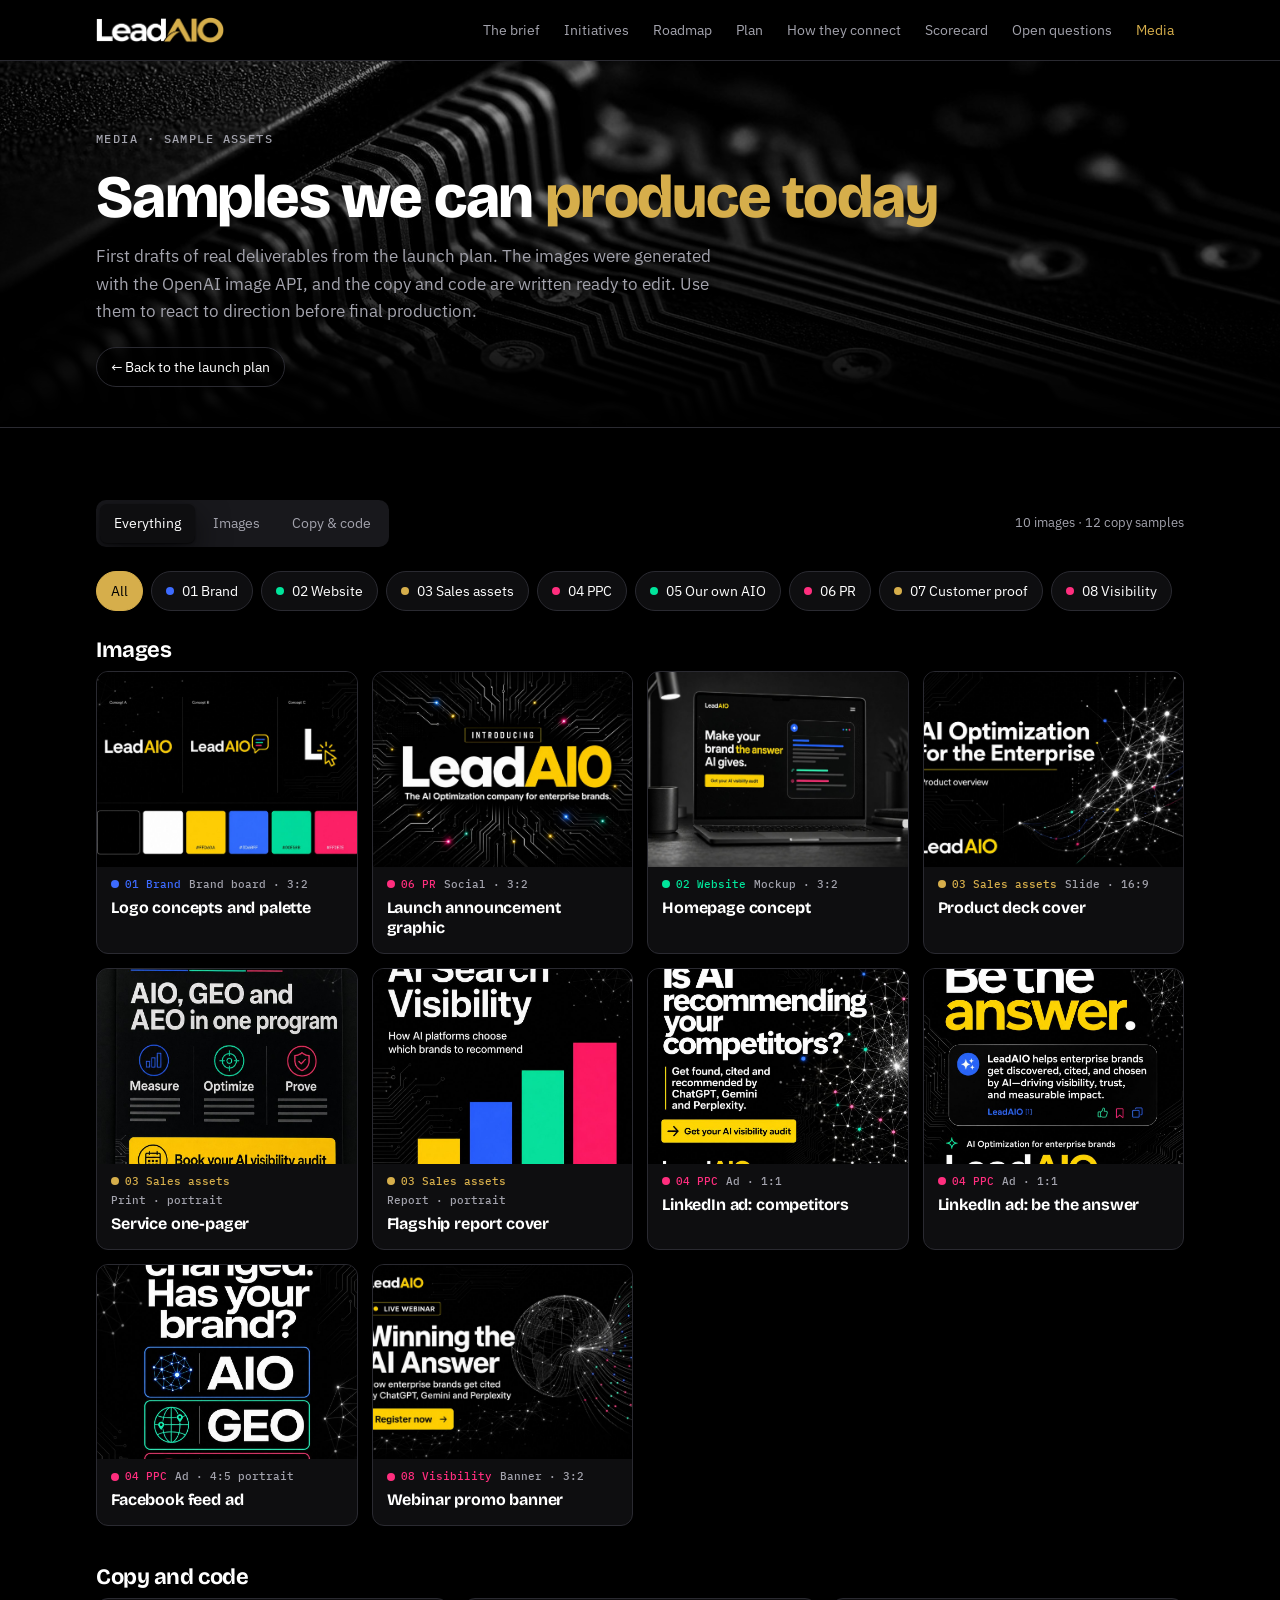
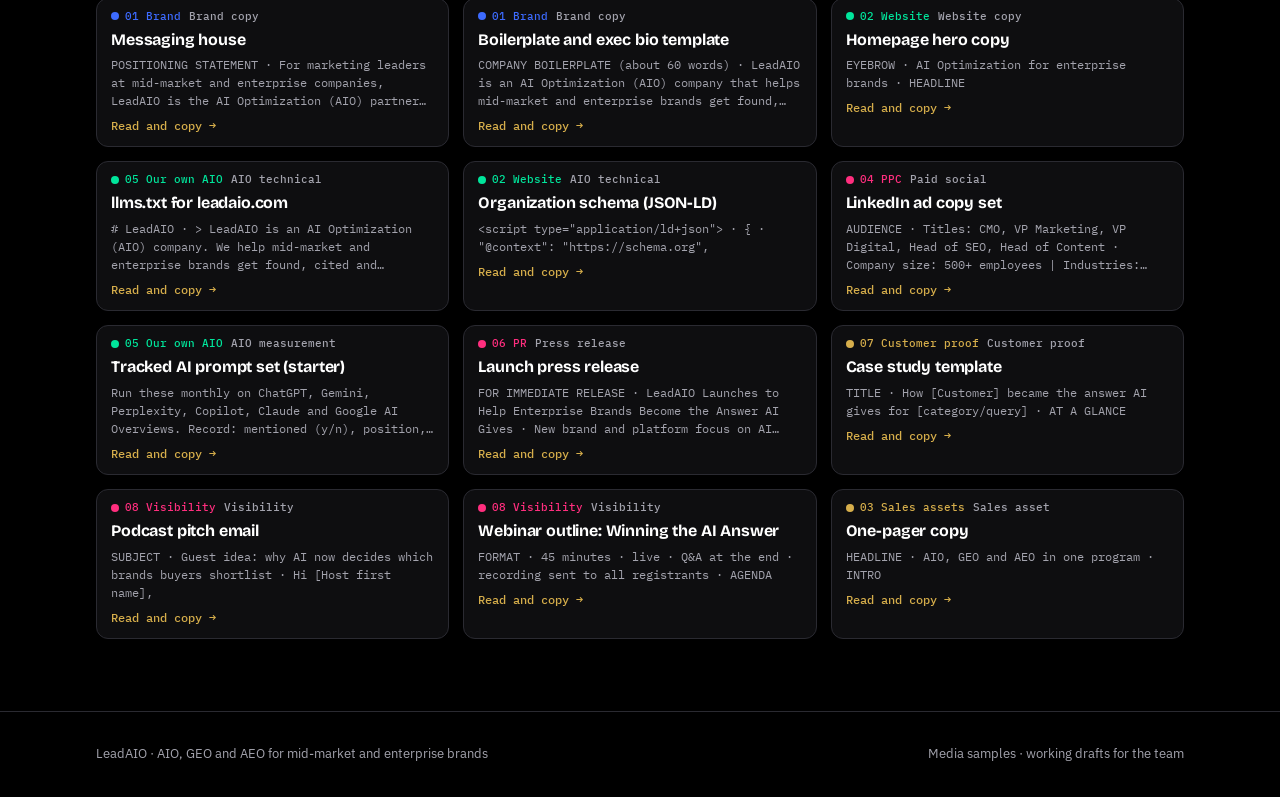
==== commit 35341673: "Use new LeadAIO logo and gold #D6AE4B Header logo on both pages is now the supplied wordmark (transp" ====
--- a/media.html
+++ b/media.html
@@ -24,7 +24,7 @@
 
 <header class="topbar">
   <div class="wrap">
-    <a class="logo" href="index.html">Lead<b>AIO</b></a>
+    <a class="logo" href="index.html"><img src="assets/logo.png" alt="LeadAIO" width="128" height="26"></a>
     <nav class="nav" aria-label="Sections">
       <a href="index.html#brief">The brief</a>
       <a href="index.html#initiatives">Initiatives</a>
--- a/styles.css
+++ b/styles.css
@@ -1,10 +1,11 @@
+[hidden]{display:none!important}
 /* Layout: a single reading column (max 1120px) of full-width bands; the hero pairs the thesis with a mock AI answer that cites LeadAIO. */
 :root{
   /* Single black theme with bold, saturated pillar colors */
   --bg:#000000; --surface:#0E0E10; --sunk:#18181C; --ink:#FFFFFF; --muted:#A3A3AD; --line:#2A2A31;
-  --accent:#FFD60A; --accent-ink:#000000; --accent-soft:#3A3000;
-  --cite:#FFD60A; --cite-soft:#2E2600;
-  --p-foundation:#3D6BFF; --p-platform:#00E59B; --p-proof:#FFD60A; --p-reach:#FF2E7E;
+  --accent:#D6AE4B; --accent-ink:#000000; --accent-soft:#3A2F14;
+  --cite:#D6AE4B; --cite-soft:#2C2412;
+  --p-foundation:#3D6BFF; --p-platform:#00E59B; --p-proof:#D6AE4B; --p-reach:#FF2E7E;
   --shadow:0 1px 2px rgba(0,0,0,.6),0 12px 32px rgba(0,0,0,.6);
   --f-display:"Bricolage Grotesque","Avenir Next","Segoe UI",system-ui,sans-serif;
   --f-body:"IBM Plex Sans","Segoe UI",system-ui,-apple-system,sans-serif;
@@ -297,3 +298,5 @@
 .nav a[aria-current="page"]{color:var(--accent)}
 .media-cta{display:inline-flex;align-items:center;gap:8px;margin-top:14px;font-weight:600;font-size:14px;color:var(--accent-ink);background:var(--accent);border-radius:999px;padding:10px 16px;text-decoration:none}
 .media-cta:hover{filter:brightness(1.08)}
+.logo img{display:block;height:26px;width:auto}
+@media (max-width:640px){.logo img{height:22px}}
